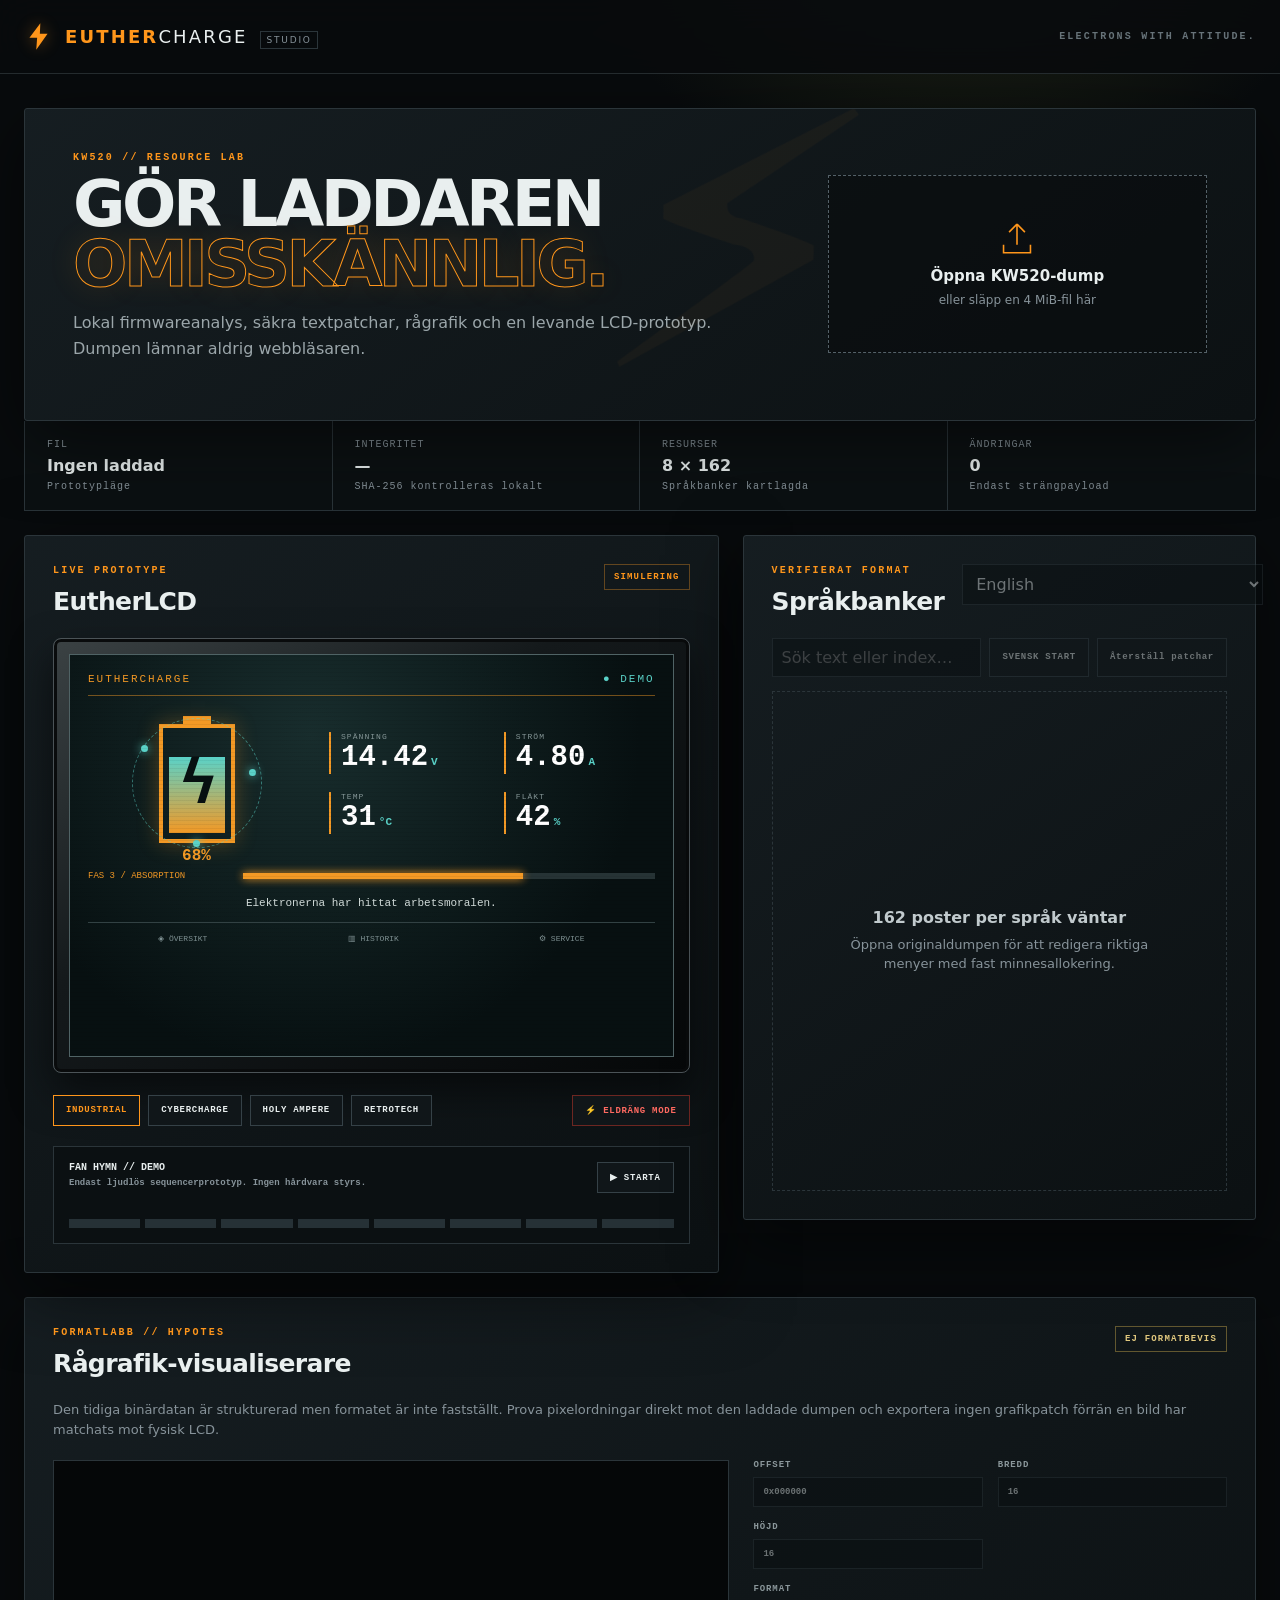
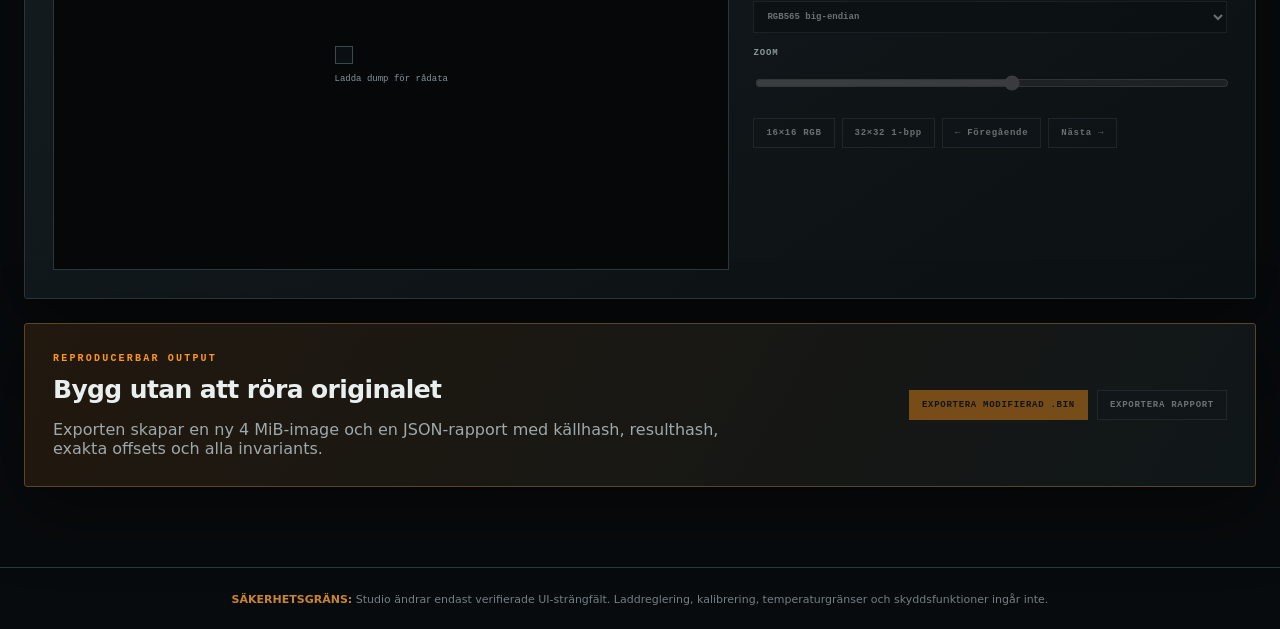
==== studio/index.html @ 6e9233dd "Build EutherCharge Studio and Swedish resource image" ====
<!doctype html>
<html lang="sv">
<head>
  <meta charset="utf-8">
  <meta name="viewport" content="width=device-width, initial-scale=1">
  <meta name="color-scheme" content="dark">
  <title>EutherCharge Studio</title>
  <link rel="stylesheet" href="styles.css">
</head>
<body>
  <header class="topbar">
    <a class="brand" href="#top" aria-label="EutherCharge Studio">
      <svg class="brand-mark" viewBox="0 0 64 64" aria-hidden="true">
        <path d="M36 3 12 35h17l-2 26 25-35H35z"/>
      </svg>
      <span><strong>EUTHER</strong>CHARGE <em>STUDIO</em></span>
    </a>
    <div class="motto">ELECTRONS WITH ATTITUDE.</div>
  </header>

  <main id="top">
    <section class="hero panel">
      <div>
        <p class="eyebrow">KW520 // RESOURCE LAB</p>
        <h1>Gör laddaren<br><span>omisskännlig.</span></h1>
        <p class="lead">Lokal firmwareanalys, säkra textpatchar, rågrafik och en levande LCD-prototyp. Dumpen lämnar aldrig webbläsaren.</p>
      </div>
      <div class="drop-zone" id="dropZone">
        <input id="fileInput" type="file" accept=".bin,.rom,application/octet-stream">
        <svg viewBox="0 0 48 48" aria-hidden="true"><path d="M24 4v26m0-26L14 14M24 4l10 10M7 30v10h34V30"/></svg>
        <strong>Öppna KW520-dump</strong>
        <span>eller släpp en 4 MiB-fil här</span>
      </div>
    </section>

    <section class="status-grid" aria-label="Firmwarestatus">
      <article><span>FIL</span><strong id="fileStatus">Ingen laddad</strong><small id="fileMeta">Prototypläge</small></article>
      <article><span>INTEGRITET</span><strong id="hashStatus">—</strong><small id="hashMeta">SHA-256 kontrolleras lokalt</small></article>
      <article><span>RESURSER</span><strong id="resourceStatus">8 × 162</strong><small>Språkbanker kartlagda</small></article>
      <article><span>ÄNDRINGAR</span><strong id="changeCount">0</strong><small>Endast strängpayload</small></article>
    </section>

    <section class="workspace">
      <article class="panel preview-panel">
        <div class="section-title">
          <div><p class="eyebrow">LIVE PROTOTYPE</p><h2>EutherLCD</h2></div>
          <span class="simulation-badge">SIMULERING</span>
        </div>
        <div class="lcd-shell">
          <div class="lcd theme-industrial" id="lcd">
            <div class="scanlines"></div>
            <div class="lcd-top"><span>EUTHERCHARGE</span><span class="live-dot">● DEMO</span></div>
            <div class="lcd-main">
              <div class="charge-visual">
                <div class="battery">
                  <div class="battery-fill"></div>
                  <div class="battery-bolt">ϟ</div>
                </div>
                <div class="electron-track"><i></i><i></i><i></i></div>
                <span class="charge-percent">68%</span>
              </div>
              <div class="readings">
                <div><small>SPÄNNING</small><strong>14.42</strong><b>V</b></div>
                <div><small>STRÖM</small><strong>4.80</strong><b>A</b></div>
                <div><small>TEMP</small><strong>31</strong><b>°C</b></div>
                <div><small>FLÄKT</small><strong>42</strong><b>%</b></div>
              </div>
            </div>
            <div class="phase"><span>FAS 3 / ABSORPTION</span><div><i></i></div></div>
            <div class="charge-message" id="chargeMessage">Elektronerna har hittat arbetsmoralen.</div>
            <nav class="lcd-nav"><span>◈ ÖVERSIKT</span><span>▥ HISTORIK</span><span>⚙ SERVICE</span></nav>
            <div class="eldrang-overlay" aria-hidden="true"><strong>ELDRÄNG MODE</strong><span>INGEN STRÖM UTAN ATTITYD</span></div>
          </div>
        </div>

        <div class="theme-controls">
          <button class="theme-button active" data-theme="industrial">INDUSTRIAL</button>
          <button class="theme-button" data-theme="cyber">CYBERCHARGE</button>
          <button class="theme-button" data-theme="holy">HOLY AMPERE</button>
          <button class="theme-button" data-theme="retro">RETROTECH</button>
          <button class="danger-button" id="eldrangButton">⚡ ELDRÄNG MODE</button>
        </div>

        <div class="fan-hymn">
          <div><strong>FAN HYMN // DEMO</strong><span>Endast ljudlös sequencerprototyp. Ingen hårdvara styrs.</span></div>
          <button id="fanButton">▶ STARTA</button>
          <div class="sequencer" id="sequencer" aria-label="simulerad fläktsekvens">
            <i></i><i></i><i></i><i></i><i></i><i></i><i></i><i></i>
          </div>
        </div>
      </article>

      <article class="panel editor-panel">
        <div class="section-title">
          <div><p class="eyebrow">VERIFIERAT FORMAT</p><h2>Språkbanker</h2></div>
          <select id="languageSelect" disabled aria-label="Språkbank"></select>
        </div>
        <div class="filter-row">
          <input id="stringFilter" type="search" placeholder="Sök text eller index…" disabled>
          <button id="applySwedish" disabled>SVENSK START</button>
          <button id="resetEdits" disabled>Återställ patchar</button>
        </div>
        <div class="empty-state" id="stringsEmpty">
          <strong>162 poster per språk väntar</strong>
          <span>Öppna originaldumpen för att redigera riktiga menyer med fast minnesallokering.</span>
        </div>
        <div class="string-list" id="stringList" hidden></div>
      </article>
    </section>

    <section class="panel graphics-panel">
      <div class="section-title">
        <div><p class="eyebrow">FORMATLABB // HYPOTES</p><h2>Rågrafik-visualiserare</h2></div>
        <span class="hypothesis-badge">EJ FORMATBEVIS</span>
      </div>
      <p class="muted">Den tidiga binärdatan är strukturerad men formatet är inte fastställt. Prova pixelordningar direkt mot den laddade dumpen och exportera ingen grafikpatch förrän en bild har matchats mot fysisk LCD.</p>
      <div class="graphics-workbench">
        <div class="canvas-wrap"><canvas id="rawCanvas" width="16" height="16"></canvas><span id="canvasCaption">Ladda dump för rådata</span></div>
        <form id="graphicsControls">
          <label>OFFSET<input id="rawOffset" value="0x000000" spellcheck="false"></label>
          <label>BREDD<input id="rawWidth" type="number" min="1" max="1024" value="16"></label>
          <label>HÖJD<input id="rawHeight" type="number" min="1" max="1024" value="16"></label>
          <label>FORMAT<select id="rawFormat">
            <option value="rgb565be">RGB565 big-endian</option>
            <option value="rgb565le">RGB565 little-endian</option>
            <option value="indexed8">8-bit index/gråskala</option>
            <option value="indexed4-high">4-bpp index, hög nibble först</option>
            <option value="indexed4-low">4-bpp index, låg nibble först</option>
            <option value="indexed2-msb">2-bpp index, MSB först</option>
            <option value="indexed2-lsb">2-bpp index, LSB först</option>
            <option value="mono-row-msb">1-bpp rader, MSB</option>
            <option value="mono-row-lsb">1-bpp rader, LSB</option>
            <option value="mono-column-msb">1-bpp kolumner, MSB</option>
            <option value="mono-column-lsb">1-bpp kolumner, LSB</option>
          </select></label>
          <label>ZOOM<input id="rawZoom" type="range" min="2" max="24" value="14"></label>
          <div class="preset-row">
            <button type="button" data-preset="rgb">16×16 RGB</button>
            <button type="button" data-preset="mono">32×32 1-bpp</button>
            <button type="button" data-step="-1">← Föregående</button>
            <button type="button" data-step="1">Nästa →</button>
          </div>
        </form>
      </div>
    </section>

    <section class="panel export-panel">
      <div>
        <p class="eyebrow">REPRODUCERBAR OUTPUT</p>
        <h2>Bygg utan att röra originalet</h2>
        <p>Exporten skapar en ny 4 MiB-image och en JSON-rapport med källhash, resulthash, exakta offsets och alla invariants.</p>
      </div>
      <div class="export-actions">
        <button id="exportImage" class="primary" disabled>EXPORTERA MODIFIERAD .BIN</button>
        <button id="exportReport" disabled>EXPORTERA RAPPORT</button>
      </div>
    </section>
  </main>

  <footer><strong>SÄKERHETSGRÄNS:</strong> Studio ändrar endast verifierade UI-strängfält. Laddreglering, kalibrering, temperaturgränser och skyddsfunktioner ingår inte.</footer>
  <div class="toast" id="toast" role="status" aria-live="polite"></div>
  <script type="module" src="app.mjs"></script>
</body>
</html>
---- studio/styles.css ----
:root {
  --bg: #080b0d;
  --panel: #11171a;
  --panel-2: #161e22;
  --line: #2b353a;
  --muted: #87939a;
  --text: #e9efef;
  --hot: #ff961b;
  --hot-2: #ffcf73;
  --cyan: #56e5d8;
  --danger: #ff3b2f;
  font-family: Inter, ui-sans-serif, system-ui, -apple-system, BlinkMacSystemFont, "Segoe UI", sans-serif;
}
* { box-sizing: border-box; }
html { scroll-behavior: smooth; }
body { margin: 0; color: var(--text); background: radial-gradient(circle at 75% -10%, #293018 0, transparent 27rem), var(--bg); }
button, input, select { font: inherit; }
button { color: inherit; cursor: pointer; }
.topbar { height: 74px; padding: 0 max(24px, calc((100vw - 1460px) / 2)); display: flex; align-items: center; justify-content: space-between; border-bottom: 1px solid #242b2e; background: rgba(8,11,13,.88); backdrop-filter: blur(18px); position: sticky; top: 0; z-index: 10; }
.brand { color: var(--text); display: flex; gap: 12px; align-items: center; text-decoration: none; letter-spacing: .12em; font-size: 18px; }
.brand strong { color: var(--hot); }
.brand em { font-style: normal; font-size: 9px; letter-spacing: .2em; padding: 3px 5px; margin-left: 5px; border: 1px solid var(--line); color: var(--muted); }
.brand-mark { width: 29px; fill: var(--hot); filter: drop-shadow(0 0 8px #ff961b66); }
.motto { color: #677379; letter-spacing: .22em; font: 700 10px ui-monospace, monospace; }
main { max-width: 1460px; margin: auto; padding: 34px 24px 80px; }
.panel { background: linear-gradient(145deg, rgba(22,30,34,.97), rgba(12,17,19,.98)); border: 1px solid var(--line); box-shadow: 0 20px 70px #0008; border-radius: 3px; }
.hero { min-height: 300px; padding: 42px 48px; display: grid; grid-template-columns: 1.3fr .7fr; align-items: center; gap: 50px; overflow: hidden; position: relative; }
.hero::after { content: "⚡"; position: absolute; right: 31%; top: -90px; color: #ff961b09; font-size: 390px; transform: rotate(7deg); pointer-events: none; }
.eyebrow { color: var(--hot); font: 800 10px/1.3 ui-monospace, monospace; letter-spacing: .22em; margin: 0 0 10px; }
h1 { font-size: clamp(42px, 5vw, 76px); line-height: .94; letter-spacing: -.055em; text-transform: uppercase; margin: 0; }
h1 span { color: transparent; -webkit-text-stroke: 1px var(--hot); text-shadow: 0 0 30px #ff961b22; }
h2 { font-size: 25px; margin: 0; letter-spacing: -.025em; }
.lead { color: #9ba6aa; max-width: 710px; line-height: 1.6; }
.drop-zone { min-height: 178px; border: 1px dashed #546168; background: #080c0ea0; display: flex; align-items: center; justify-content: center; flex-direction: column; gap: 8px; position: relative; transition: .2s; }
.drop-zone:hover, .drop-zone.drag { border-color: var(--hot); background: #17130d; }
.drop-zone input { position: absolute; inset: 0; opacity: 0; cursor: pointer; }
.drop-zone svg { width: 38px; fill: none; stroke: var(--hot); stroke-width: 2; }
.drop-zone strong { font-size: 15px; }
.drop-zone span { color: var(--muted); font-size: 12px; }
.status-grid { display: grid; grid-template-columns: repeat(4,1fr); border: 1px solid var(--line); border-top: none; margin-bottom: 24px; }
.status-grid article { padding: 18px 22px; background: #0c1113; border-right: 1px solid var(--line); min-width: 0; }
.status-grid article:last-child { border: 0; }
.status-grid span, .status-grid small { display: block; font: 10px ui-monospace, monospace; color: var(--muted); letter-spacing: .1em; }
.status-grid strong { display: block; margin: 6px 0; overflow: hidden; text-overflow: ellipsis; white-space: nowrap; }
.workspace { display: grid; grid-template-columns: minmax(620px, 1.15fr) minmax(430px, .85fr); gap: 24px; align-items: start; }
.preview-panel, .editor-panel, .graphics-panel, .export-panel { padding: 28px; }
.section-title { display: flex; align-items: flex-start; justify-content: space-between; margin-bottom: 22px; gap: 18px; }
.simulation-badge, .hypothesis-badge { padding: 7px 9px; color: var(--hot); border: 1px solid #63461f; font: 800 9px ui-monospace, monospace; letter-spacing: .13em; }
.hypothesis-badge { color: #e2c97e; border-color: #62572f; }
.lcd-shell { padding: 15px; background: linear-gradient(145deg,#3b4244,#14191b 40%,#060809); border: 1px solid #4b5357; border-radius: 8px; box-shadow: inset 0 0 0 3px #090b0c, 0 18px 40px #0008; }
.lcd { --accent: #f39925; --secondary: #5ad2c8; position: relative; overflow: hidden; aspect-ratio: 3 / 2; padding: 18px; color: #f6efe2; background: radial-gradient(circle at 40% 20%,#182d2d,#071011 68%); font-family: ui-monospace, "Cascadia Mono", monospace; border: 1px solid #506365; transition: .35s; }
.scanlines { position: absolute; inset: 0; pointer-events: none; opacity: .12; background: repeating-linear-gradient(0deg,transparent 0 3px,#000 4px); z-index: 4; }
.lcd-top { display: flex; justify-content: space-between; color: var(--accent); font-size: 11px; letter-spacing: .18em; border-bottom: 1px solid color-mix(in srgb,var(--accent) 45%,transparent); padding-bottom: 10px; }
.live-dot { color: var(--secondary); }
.lcd-main { display: grid; grid-template-columns: .8fr 1.2fr; gap: 24px; align-items: center; height: 48%; }
.charge-visual { display: flex; align-items: center; justify-content: center; position: relative; }
.battery { width: 76px; height: 119px; border: 4px solid var(--accent); padding: 6px; position: relative; box-shadow: 0 0 20px color-mix(in srgb,var(--accent) 30%,transparent); }
.battery::before { content:""; width: 28px; height: 8px; background: var(--accent); position: absolute; top: -12px; left: 20px; }
.battery-fill { position: absolute; bottom: 6px; left: 6px; right: 6px; height: 68%; background: linear-gradient(0deg,var(--accent),var(--secondary)); animation: chargePulse 2.8s ease-in-out infinite; }
.battery-bolt { position: absolute; inset: 0; display: grid; place-items: center; z-index: 1; color: #071011; font: 700 58px sans-serif; }
.charge-percent { color: var(--accent); font-weight: 900; position: absolute; bottom: -22px; }
.electron-track { position: absolute; width: 130px; height: 130px; border: 1px dashed color-mix(in srgb,var(--secondary) 50%,transparent); border-radius: 50%; animation: rotate 5s linear infinite; }
.electron-track i { width: 7px; height: 7px; border-radius: 50%; background: var(--secondary); box-shadow: 0 0 10px var(--secondary); position: absolute; }
.electron-track i:nth-child(1){left:8px;top:26px}.electron-track i:nth-child(2){right:5px;top:50px}.electron-track i:nth-child(3){bottom:0;left:60px}
.readings { display: grid; grid-template-columns: 1fr 1fr; gap: 18px 24px; }
.readings div { border-left: 2px solid var(--accent); padding-left: 10px; }
.readings small { display: block; font-size: 8px; letter-spacing: .13em; color: #879899; }
.readings strong { font-size: 29px; color: #fff; }
.readings b { font-size: 11px; color: var(--secondary); margin-left: 3px; }
.phase { display: grid; grid-template-columns: 155px 1fr; align-items: center; font-size: 9px; color: var(--accent); }
.phase>div { height: 6px; background: #263335; }
.phase i { display:block; width: 68%; height:100%; background: var(--accent); box-shadow:0 0 8px var(--accent); }
.charge-message { text-align: center; color: #d4dedc; font-size: 11px; margin: 16px 0 13px; }
.lcd-nav { display: flex; justify-content: space-around; border-top: 1px solid #324143; padding-top: 11px; font-size: 8px; color: #829496; }
.eldrang-overlay { opacity: 0; pointer-events: none; position: absolute; inset: 0; display: grid; place-content: center; text-align:center; z-index:3; background: radial-gradient(circle,#8b170f,#160300 70%); transform: scale(1.1); transition:.3s; }
.eldrang-overlay strong { color:#fff; font:900 clamp(30px,5vw,64px)/.8 Impact,sans-serif; transform:skew(-8deg); text-shadow:5px 5px #000,0 0 25px #ff5b1a; }
.eldrang-overlay span { color:#ffd45a; letter-spacing:.2em; font-size:9px; margin-top:18px; }
.lcd.eldrang .eldrang-overlay { opacity:1; transform:scale(1); }
.theme-controls { display: flex; flex-wrap: wrap; gap: 8px; margin-top: 22px; }
.theme-controls button, .filter-row button, .preset-row button, .fan-hymn button, .export-actions button { border: 1px solid #354147; background:#101619; padding:9px 12px; font:700 9px ui-monospace,monospace; letter-spacing:.08em; }
.theme-controls button:hover, .theme-controls .active { border-color:var(--hot); color:var(--hot); }
.theme-controls .danger-button { margin-left:auto; border-color:#6d2621; color:#ff6a61; }
.lcd.theme-cyber { --accent:#ff2dc6; --secondary:#00f5ff; background:radial-gradient(circle at 50% 50%,#17103e,#03020e 70%); }
.lcd.theme-holy { --accent:#f4cf71; --secondary:#fff5cf; color:#fff8e5; background:radial-gradient(circle at 50% 20%,#5b4122,#171006 70%); }
.lcd.theme-retro { --accent:#8dff4d; --secondary:#f2ff4d; color:#b7ff8f; background:#071706; image-rendering:pixelated; }
.fan-hymn { display:grid; grid-template-columns:1fr auto; margin-top:20px; padding:15px; border:1px solid var(--line); background:#0b1012; gap:7px 14px; }
.fan-hymn strong,.fan-hymn span { display:block; font:700 10px ui-monospace,monospace; }
.fan-hymn span { color:var(--muted); font-size:9px; margin-top:5px; }
.fan-hymn button { grid-row:1; grid-column:2; }
.sequencer { grid-column:1/-1; display:grid; grid-template-columns:repeat(8,1fr); gap:5px; height:28px; align-items:end; }
.sequencer i { height:30%; background:#263136; transition:.12s; }
.sequencer i.active { background:var(--hot); box-shadow:0 0 10px var(--hot); }
.editor-panel select, .graphics-panel select, .graphics-panel input, .filter-row input { color:var(--text); border:1px solid var(--line); background:#080d0f; padding:9px; }
.filter-row { display:flex; gap:8px; margin-bottom:14px; }
.filter-row input { flex:1; min-width:0; }
button:disabled, input:disabled, select:disabled { opacity:.42; cursor:not-allowed; }
.empty-state { min-height:500px; display:grid; place-content:center; text-align:center; border:1px dashed var(--line); color:var(--muted); padding:30px; }
.empty-state strong { color:#c1cacd; margin-bottom:8px; }
.empty-state span { max-width:330px; font-size:13px; line-height:1.5; }
.string-list { max-height:620px; overflow:auto; border:1px solid var(--line); }
.string-row { display:grid; grid-template-columns:42px 1fr 1fr 58px; gap:8px; align-items:center; padding:8px; border-bottom:1px solid #242d30; font-size:12px; }
.string-row:last-child { border:0; }
.string-index { color:var(--hot); font:10px ui-monospace,monospace; }
.string-original { color:#8e9a9e; overflow:hidden; text-overflow:ellipsis; white-space:nowrap; }
.string-row input { width:100%; background:#090d0f; border:1px solid #313c40; color:#ecf1f1; padding:7px; }
.string-row input.invalid { border-color:var(--danger); color:#ff7971; }
.string-bytes { color:#68757a; text-align:right; font:9px ui-monospace,monospace; }
.muted { color:var(--muted); line-height:1.55; font-size:13px; }
.graphics-panel { margin-top:24px; }
.graphics-workbench { display:grid; grid-template-columns:minmax(360px,1fr) minmax(320px,.7fr); gap:24px; margin-top:20px; }
.canvas-wrap { min-height:410px; background:#050708; border:1px solid var(--line); display:grid; place-content:center; text-align:center; overflow:auto; }
.canvas-wrap canvas { image-rendering:pixelated; background:#0a0f14; border:1px solid #3d484d; }
.canvas-wrap span { color:var(--muted); font:9px ui-monospace,monospace; margin-top:10px; }
#graphicsControls { display:grid; grid-template-columns:1fr 1fr; gap:15px; align-content:start; }
#graphicsControls label { color:#8b979b; font:700 9px ui-monospace,monospace; letter-spacing:.1em; }
#graphicsControls input,#graphicsControls select { display:block; width:100%; margin-top:7px; }
#graphicsControls label:nth-child(4),#graphicsControls label:nth-child(5),.preset-row { grid-column:1/-1; }
.preset-row { display:flex; flex-wrap:wrap; gap:7px; }
.export-panel { margin-top:24px; display:flex; justify-content:space-between; align-items:center; gap:30px; border-color:#5b4526; background:linear-gradient(120deg,#21180e,#101719); }
.export-panel p:last-child { color:#9fa8aa; max-width:720px; margin-bottom:0; }
.export-actions { display:flex; gap:9px; flex-wrap:wrap; justify-content:flex-end; }
.export-actions .primary { border-color:var(--hot); color:#111; background:var(--hot); }
footer { border-top:1px solid var(--line); color:#737f84; padding:25px; text-align:center; font-size:11px; }
footer strong { color:#c98431; }
.toast { position:fixed; right:22px; bottom:22px; max-width:420px; padding:13px 17px; background:#151d20; border-left:3px solid var(--hot); box-shadow:0 10px 40px #000; transform:translateY(130px); opacity:0; transition:.25s; z-index:20; font-size:12px; }
.toast.show { transform:none; opacity:1; }
.toast.error { border-color:var(--danger); }
@keyframes rotate { to { transform:rotate(360deg); } }
@keyframes chargePulse { 50% { opacity:.68; filter:brightness(1.3); } }
@media (max-width:1050px) { .workspace { grid-template-columns:1fr; }.hero { grid-template-columns:1fr; }.status-grid { grid-template-columns:1fr 1fr; }.graphics-workbench{grid-template-columns:1fr}.empty-state{min-height:260px} }
@media (max-width:620px) { main{padding:18px 12px 60px}.topbar{padding:0 15px}.motto{display:none}.hero,.preview-panel,.editor-panel,.graphics-panel,.export-panel{padding:20px}.hero{gap:25px}.status-grid{grid-template-columns:1fr}.status-grid article{border-right:0;border-bottom:1px solid var(--line)}.lcd{padding:10px}.lcd-main{gap:10px}.readings{gap:8px}.readings strong{font-size:20px}.battery{transform:scale(.75)}.phase{grid-template-columns:120px 1fr}.export-panel{align-items:flex-start;flex-direction:column}.string-row{grid-template-columns:34px 1fr 48px}.string-original{display:none} }
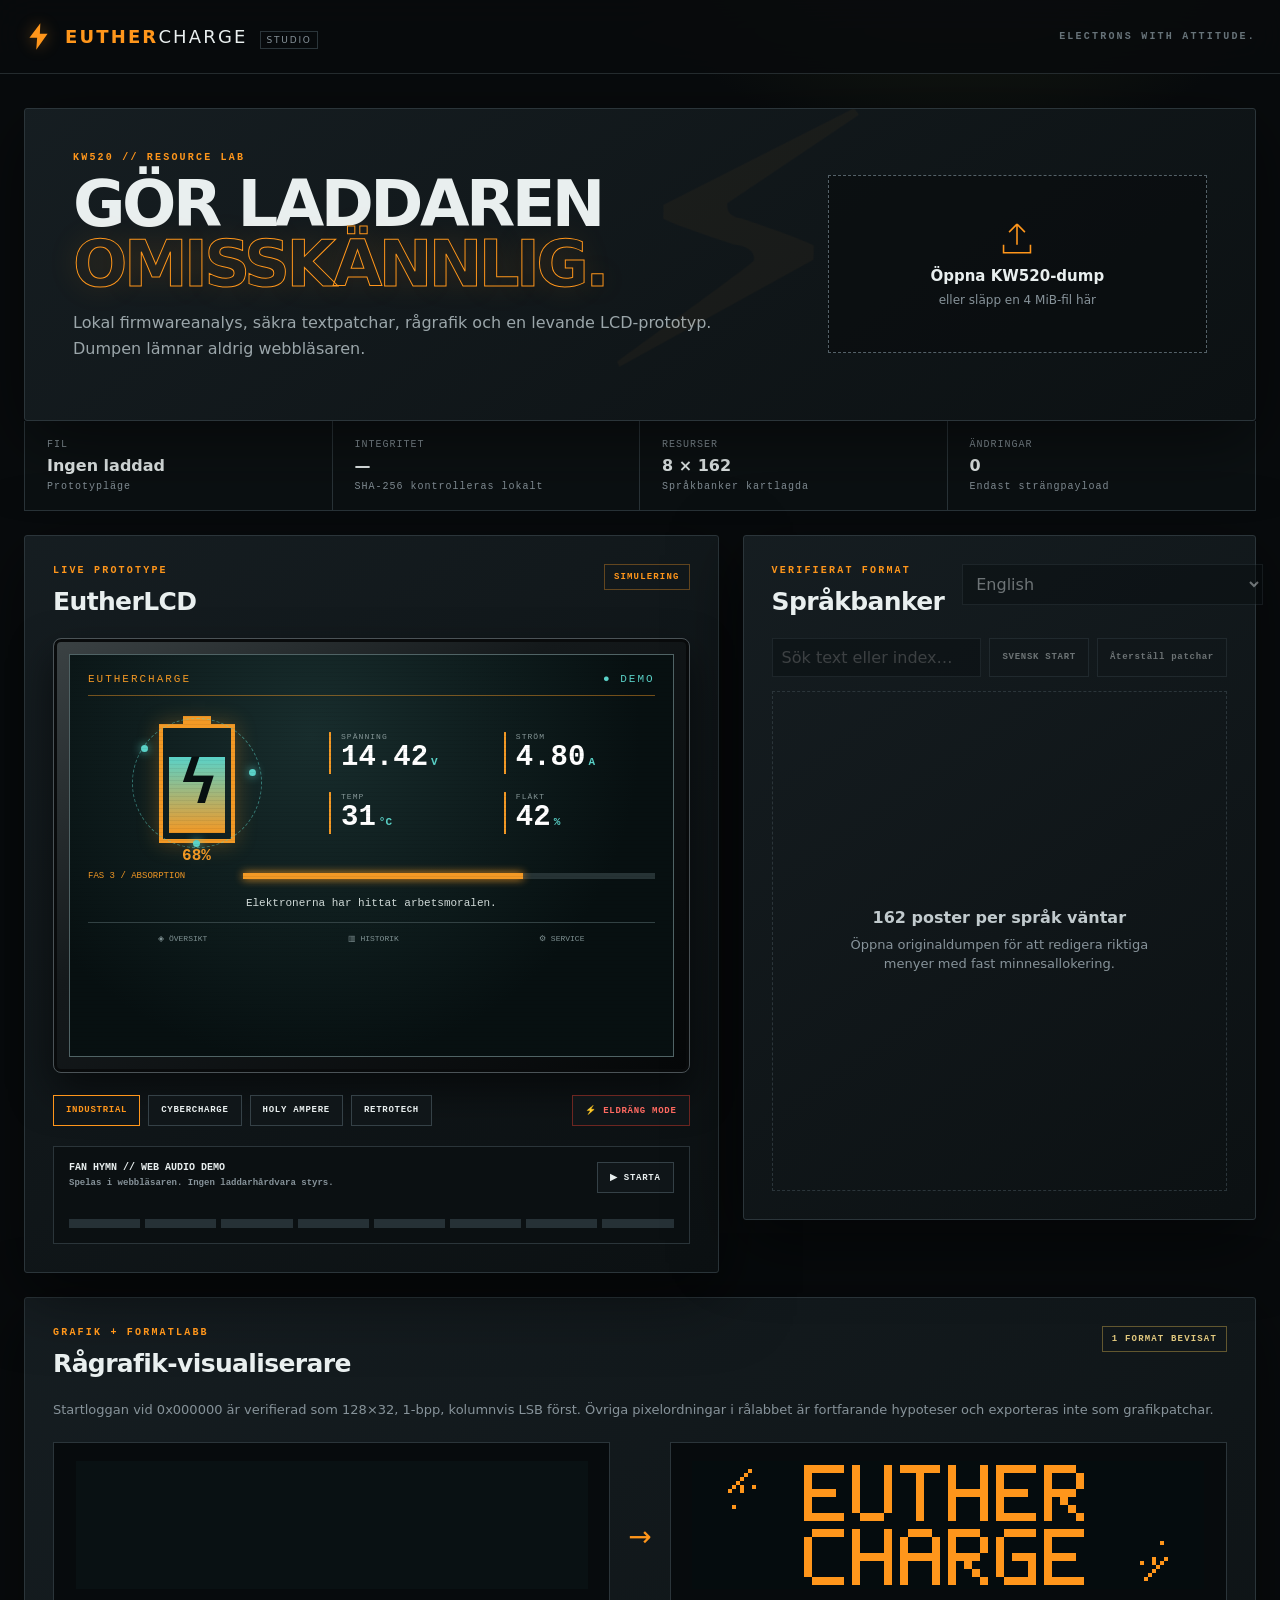
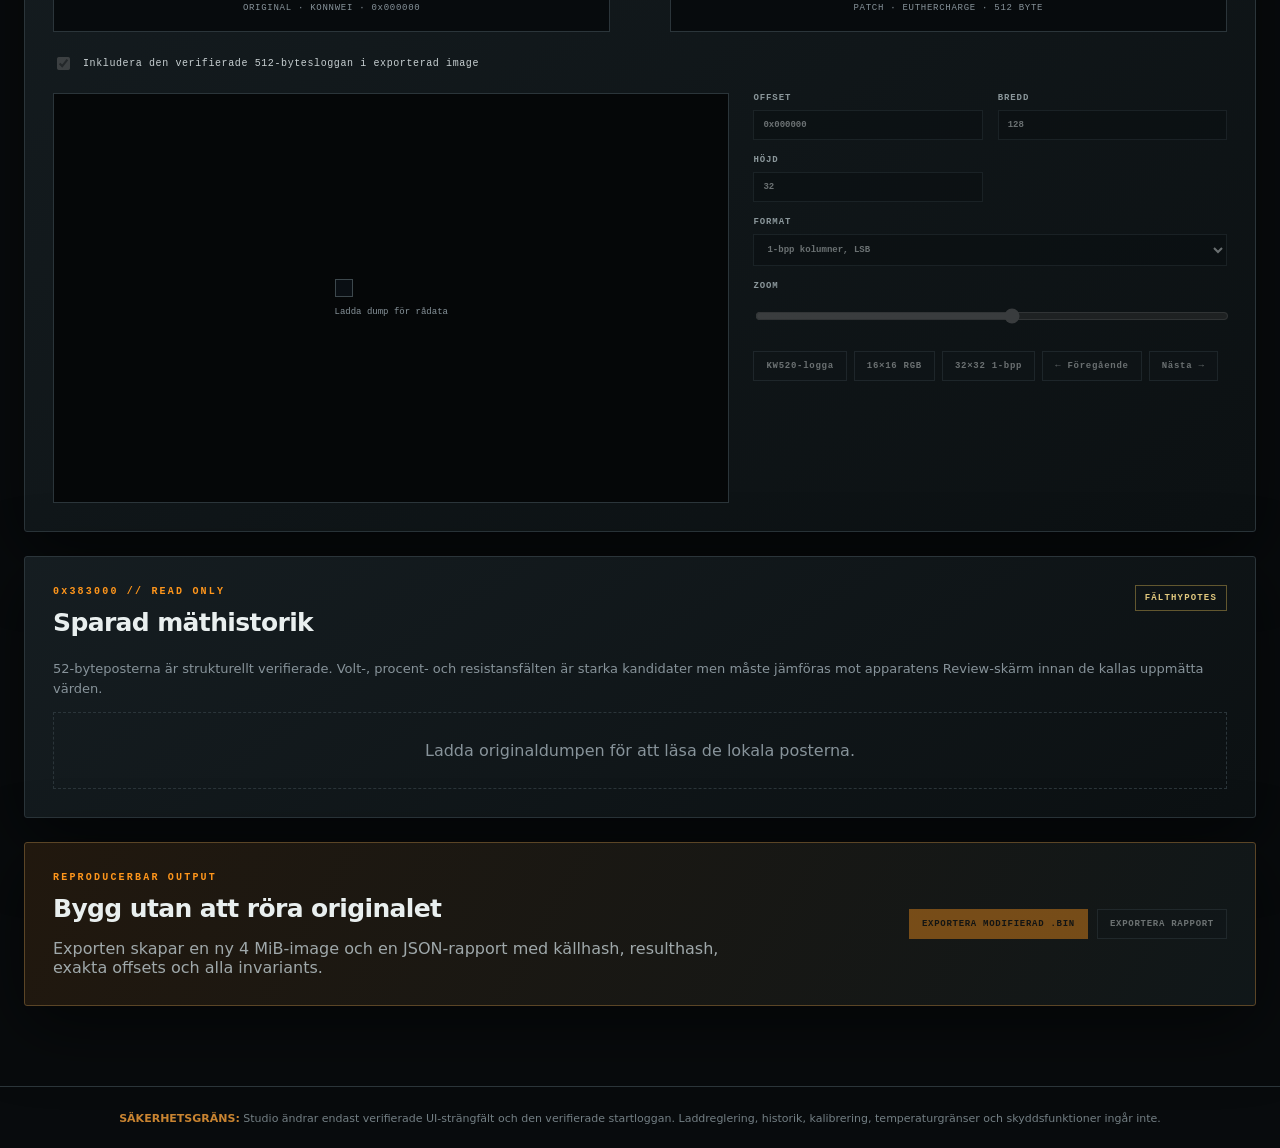
==== commit 684cd6f8: "Add EutherCharge boot logo and history explorer" ====
--- a/studio/index.html
+++ b/studio/index.html
@@ -82,7 +82,7 @@
         </div>
 
         <div class="fan-hymn">
-          <div><strong>FAN HYMN // DEMO</strong><span>Endast ljudlös sequencerprototyp. Ingen hårdvara styrs.</span></div>
+          <div><strong>FAN HYMN // WEB AUDIO DEMO</strong><span>Spelas i webbläsaren. Ingen laddarhårdvara styrs.</span></div>
           <button id="fanButton">▶ STARTA</button>
           <div class="sequencer" id="sequencer" aria-label="simulerad fläktsekvens">
             <i></i><i></i><i></i><i></i><i></i><i></i><i></i><i></i>
@@ -110,16 +110,22 @@
 
     <section class="panel graphics-panel">
       <div class="section-title">
-        <div><p class="eyebrow">FORMATLABB // HYPOTES</p><h2>Rågrafik-visualiserare</h2></div>
-        <span class="hypothesis-badge">EJ FORMATBEVIS</span>
+        <div><p class="eyebrow">GRAFIK + FORMATLABB</p><h2>Rågrafik-visualiserare</h2></div>
+        <span class="hypothesis-badge">1 FORMAT BEVISAT</span>
       </div>
-      <p class="muted">Den tidiga binärdatan är strukturerad men formatet är inte fastställt. Prova pixelordningar direkt mot den laddade dumpen och exportera ingen grafikpatch förrän en bild har matchats mot fysisk LCD.</p>
+      <p class="muted">Startloggan vid 0x000000 är verifierad som 128×32, 1-bpp, kolumnvis LSB först. Övriga pixelordningar i rålabbet är fortfarande hypoteser och exporteras inte som grafikpatchar.</p>
+      <div class="logo-compare">
+        <figure><canvas id="originalLogo" width="128" height="32"></canvas><figcaption>ORIGINAL · KONNWEI · 0x000000</figcaption></figure>
+        <div class="compare-arrow">→</div>
+        <figure><canvas id="eutherLogo" width="128" height="32"></canvas><figcaption>PATCH · EUTHERCHARGE · 512 BYTE</figcaption></figure>
+      </div>
+      <label class="patch-toggle"><input id="includeLogo" type="checkbox" checked disabled> Inkludera den verifierade 512-bytesloggan i exporterad image</label>
       <div class="graphics-workbench">
         <div class="canvas-wrap"><canvas id="rawCanvas" width="16" height="16"></canvas><span id="canvasCaption">Ladda dump för rådata</span></div>
         <form id="graphicsControls">
           <label>OFFSET<input id="rawOffset" value="0x000000" spellcheck="false"></label>
-          <label>BREDD<input id="rawWidth" type="number" min="1" max="1024" value="16"></label>
-          <label>HÖJD<input id="rawHeight" type="number" min="1" max="1024" value="16"></label>
+          <label>BREDD<input id="rawWidth" type="number" min="1" max="1024" value="128"></label>
+          <label>HÖJD<input id="rawHeight" type="number" min="1" max="1024" value="32"></label>
           <label>FORMAT<select id="rawFormat">
             <option value="rgb565be">RGB565 big-endian</option>
             <option value="rgb565le">RGB565 little-endian</option>
@@ -131,10 +137,11 @@
             <option value="mono-row-msb">1-bpp rader, MSB</option>
             <option value="mono-row-lsb">1-bpp rader, LSB</option>
             <option value="mono-column-msb">1-bpp kolumner, MSB</option>
-            <option value="mono-column-lsb">1-bpp kolumner, LSB</option>
+            <option value="mono-column-lsb" selected>1-bpp kolumner, LSB</option>
           </select></label>
           <label>ZOOM<input id="rawZoom" type="range" min="2" max="24" value="14"></label>
           <div class="preset-row">
+            <button type="button" data-preset="logo">KW520-logga</button>
             <button type="button" data-preset="rgb">16×16 RGB</button>
             <button type="button" data-preset="mono">32×32 1-bpp</button>
             <button type="button" data-step="-1">← Föregående</button>
@@ -142,6 +149,16 @@
           </div>
         </form>
       </div>
+    </section>
+
+    <section class="panel history-panel">
+      <div class="section-title">
+        <div><p class="eyebrow">0x383000 // READ ONLY</p><h2>Sparad mäthistorik</h2></div>
+        <span class="hypothesis-badge">FÄLTHYPOTES</span>
+      </div>
+      <p class="muted">52-byteposterna är strukturellt verifierade. Volt-, procent- och resistansfälten är starka kandidater men måste jämföras mot apparatens Review-skärm innan de kallas uppmätta värden.</p>
+      <div class="history-empty" id="historyEmpty">Ladda originaldumpen för att läsa de lokala posterna.</div>
+      <div class="history-table" id="historyTable" hidden></div>
     </section>
 
     <section class="panel export-panel">
@@ -157,7 +174,7 @@
     </section>
   </main>
 
-  <footer><strong>SÄKERHETSGRÄNS:</strong> Studio ändrar endast verifierade UI-strängfält. Laddreglering, kalibrering, temperaturgränser och skyddsfunktioner ingår inte.</footer>
+  <footer><strong>SÄKERHETSGRÄNS:</strong> Studio ändrar endast verifierade UI-strängfält och den verifierade startloggan. Laddreglering, historik, kalibrering, temperaturgränser och skyddsfunktioner ingår inte.</footer>
   <div class="toast" id="toast" role="status" aria-live="polite"></div>
   <script type="module" src="app.mjs"></script>
 </body>
--- a/studio/styles.css
+++ b/studio/styles.css
@@ -107,6 +107,21 @@
 .string-bytes { color:#68757a; text-align:right; font:9px ui-monospace,monospace; }
 .muted { color:var(--muted); line-height:1.55; font-size:13px; }
 .graphics-panel { margin-top:24px; }
+.history-panel { margin-top:24px; padding:28px; }
+.history-empty { padding:28px; text-align:center; color:var(--muted); border:1px dashed var(--line); }
+.history-table { display:grid; grid-template-columns:repeat(4,minmax(230px,1fr)); gap:10px; }
+.history-card { padding:15px; background:#080d0f; border:1px solid var(--line); }
+.history-card header { display:flex; justify-content:space-between; color:var(--hot); font:800 10px ui-monospace,monospace; margin-bottom:12px; }
+.history-values { display:grid; grid-template-columns:1fr 1fr; gap:10px; }
+.history-values small { display:block; color:var(--muted); font:8px ui-monospace,monospace; letter-spacing:.08em; }
+.history-values strong { font:700 18px ui-monospace,monospace; }
+.logo-compare { display:grid; grid-template-columns:1fr auto 1fr; gap:18px; align-items:center; margin:22px 0; }
+.logo-compare figure { margin:0; padding:18px; background:#070b0d; border:1px solid var(--line); text-align:center; }
+.logo-compare canvas { width:100%; max-width:512px; image-rendering:pixelated; background:#091113; }
+.logo-compare figcaption { color:var(--muted); font:9px ui-monospace,monospace; letter-spacing:.08em; margin-top:10px; }
+.compare-arrow { color:var(--hot); font-size:28px; }
+.patch-toggle { display:flex; gap:10px; align-items:center; color:#c8d0d2; font:10px ui-monospace,monospace; letter-spacing:.06em; }
+.patch-toggle input { accent-color:var(--hot); }
 .graphics-workbench { display:grid; grid-template-columns:minmax(360px,1fr) minmax(320px,.7fr); gap:24px; margin-top:20px; }
 .canvas-wrap { min-height:410px; background:#050708; border:1px solid var(--line); display:grid; place-content:center; text-align:center; overflow:auto; }
 .canvas-wrap canvas { image-rendering:pixelated; background:#0a0f14; border:1px solid #3d484d; }
@@ -127,5 +142,5 @@
 .toast.error { border-color:var(--danger); }
 @keyframes rotate { to { transform:rotate(360deg); } }
 @keyframes chargePulse { 50% { opacity:.68; filter:brightness(1.3); } }
-@media (max-width:1050px) { .workspace { grid-template-columns:1fr; }.hero { grid-template-columns:1fr; }.status-grid { grid-template-columns:1fr 1fr; }.graphics-workbench{grid-template-columns:1fr}.empty-state{min-height:260px} }
-@media (max-width:620px) { main{padding:18px 12px 60px}.topbar{padding:0 15px}.motto{display:none}.hero,.preview-panel,.editor-panel,.graphics-panel,.export-panel{padding:20px}.hero{gap:25px}.status-grid{grid-template-columns:1fr}.status-grid article{border-right:0;border-bottom:1px solid var(--line)}.lcd{padding:10px}.lcd-main{gap:10px}.readings{gap:8px}.readings strong{font-size:20px}.battery{transform:scale(.75)}.phase{grid-template-columns:120px 1fr}.export-panel{align-items:flex-start;flex-direction:column}.string-row{grid-template-columns:34px 1fr 48px}.string-original{display:none} }
+@media (max-width:1050px) { .workspace { grid-template-columns:1fr; }.hero { grid-template-columns:1fr; }.status-grid { grid-template-columns:1fr 1fr; }.graphics-workbench{grid-template-columns:1fr}.empty-state{min-height:260px}.history-table{grid-template-columns:1fr 1fr} }
+@media (max-width:620px) { main{padding:18px 12px 60px}.topbar{padding:0 15px}.motto{display:none}.hero,.preview-panel,.editor-panel,.graphics-panel,.history-panel,.export-panel{padding:20px}.hero{gap:25px}.status-grid{grid-template-columns:1fr}.status-grid article{border-right:0;border-bottom:1px solid var(--line)}.lcd{padding:10px}.lcd-main{gap:10px}.readings{gap:8px}.readings strong{font-size:20px}.battery{transform:scale(.75)}.phase{grid-template-columns:120px 1fr}.export-panel{align-items:flex-start;flex-direction:column}.string-row{grid-template-columns:34px 1fr 48px}.string-original{display:none}.logo-compare{grid-template-columns:1fr}.compare-arrow{transform:rotate(90deg);text-align:center}.history-table{grid-template-columns:1fr} }
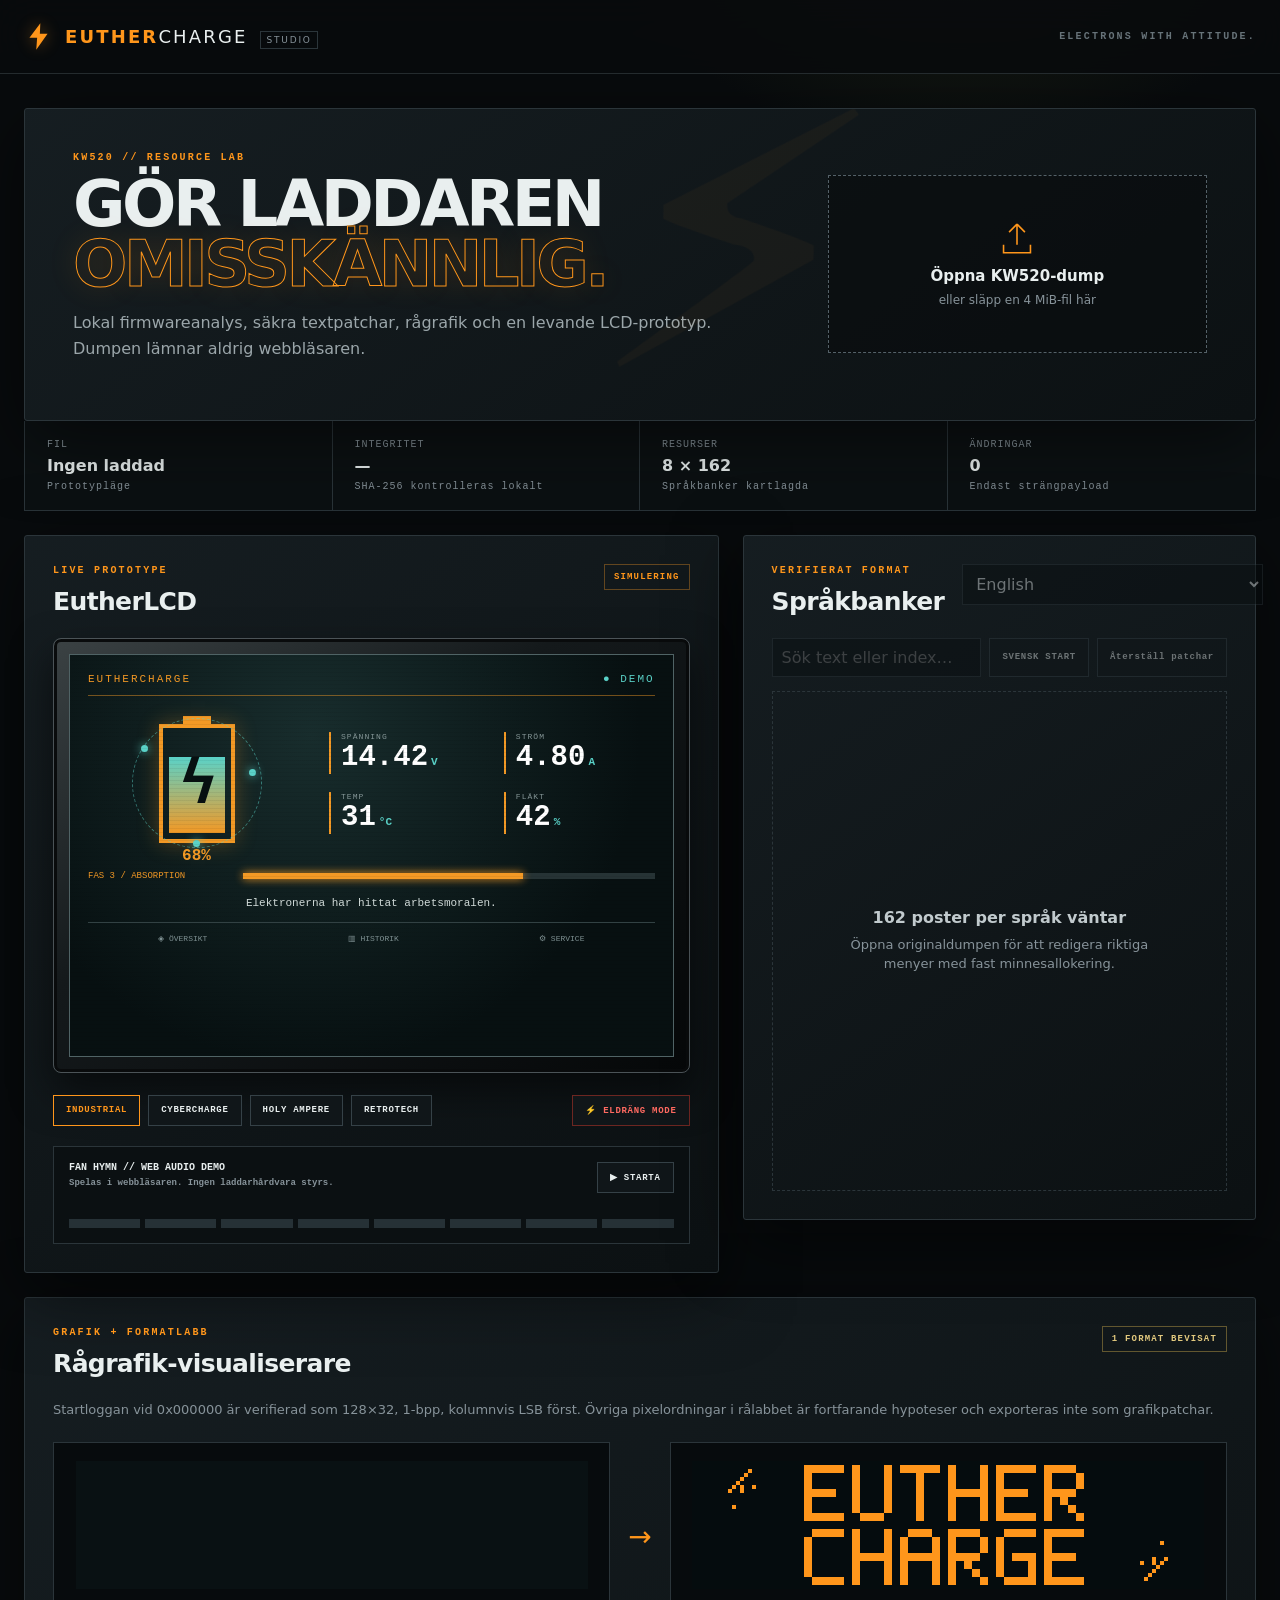
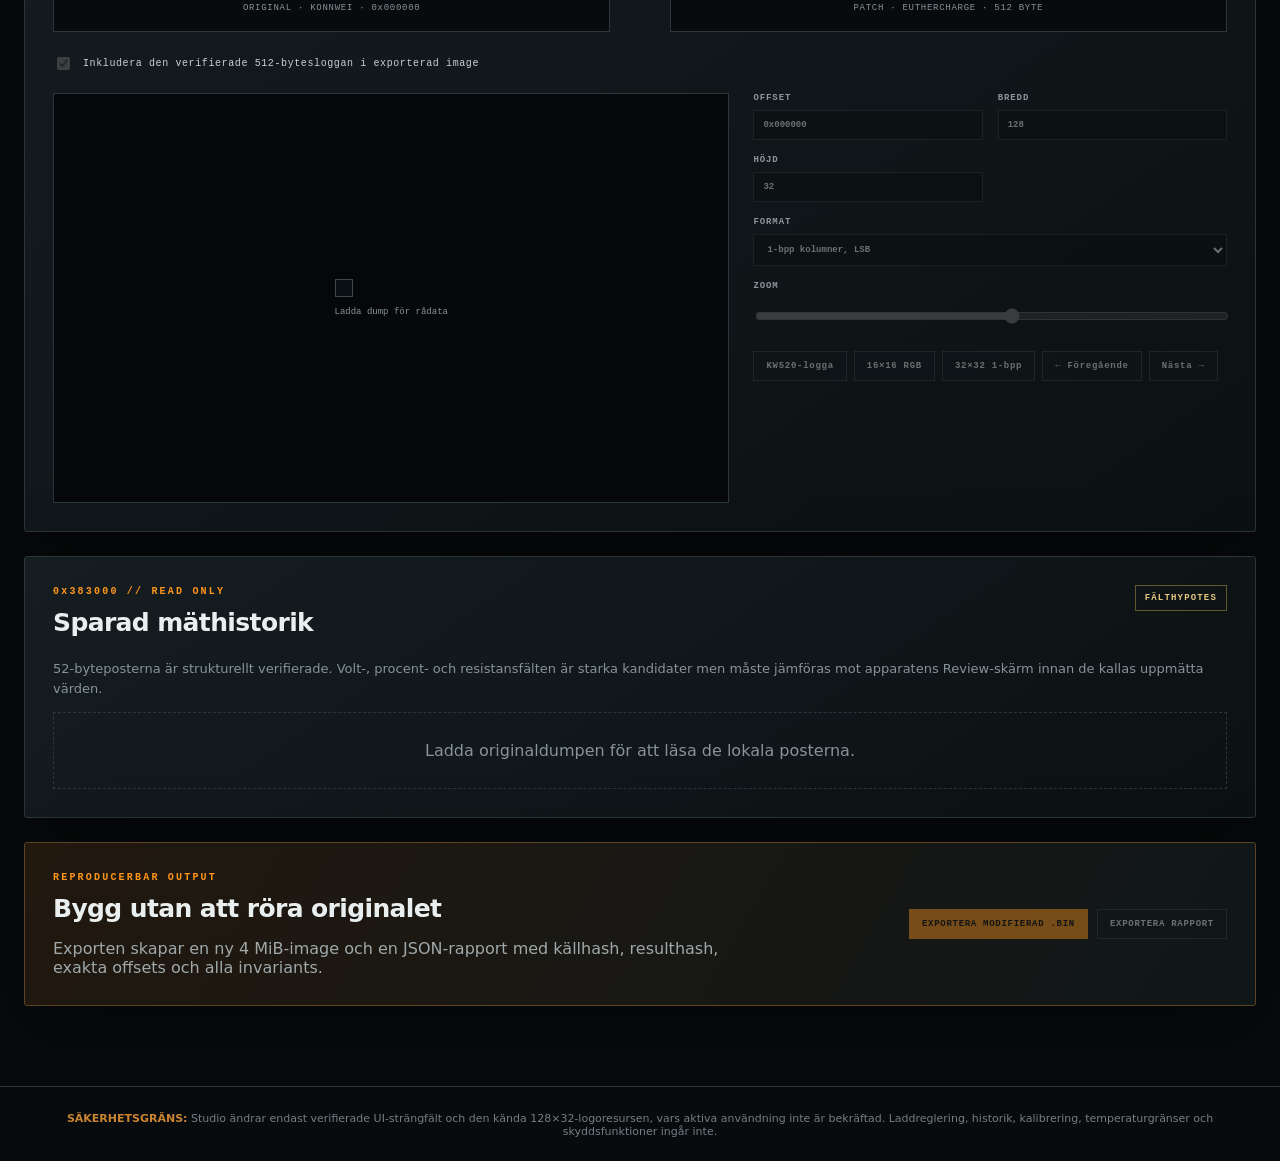
==== commit 4b0df09a: "Add physical boot handoff and reconcile logo status" ====
--- a/studio/index.html
+++ b/studio/index.html
@@ -174,7 +174,7 @@
     </section>
   </main>
 
-  <footer><strong>SÄKERHETSGRÄNS:</strong> Studio ändrar endast verifierade UI-strängfält och den verifierade startloggan. Laddreglering, historik, kalibrering, temperaturgränser och skyddsfunktioner ingår inte.</footer>
+  <footer><strong>SÄKERHETSGRÄNS:</strong> Studio ändrar endast verifierade UI-strängfält och den kända 128×32-logoresursen, vars aktiva användning inte är bekräftad. Laddreglering, historik, kalibrering, temperaturgränser och skyddsfunktioner ingår inte.</footer>
   <div class="toast" id="toast" role="status" aria-live="polite"></div>
   <script type="module" src="app.mjs"></script>
 </body>
